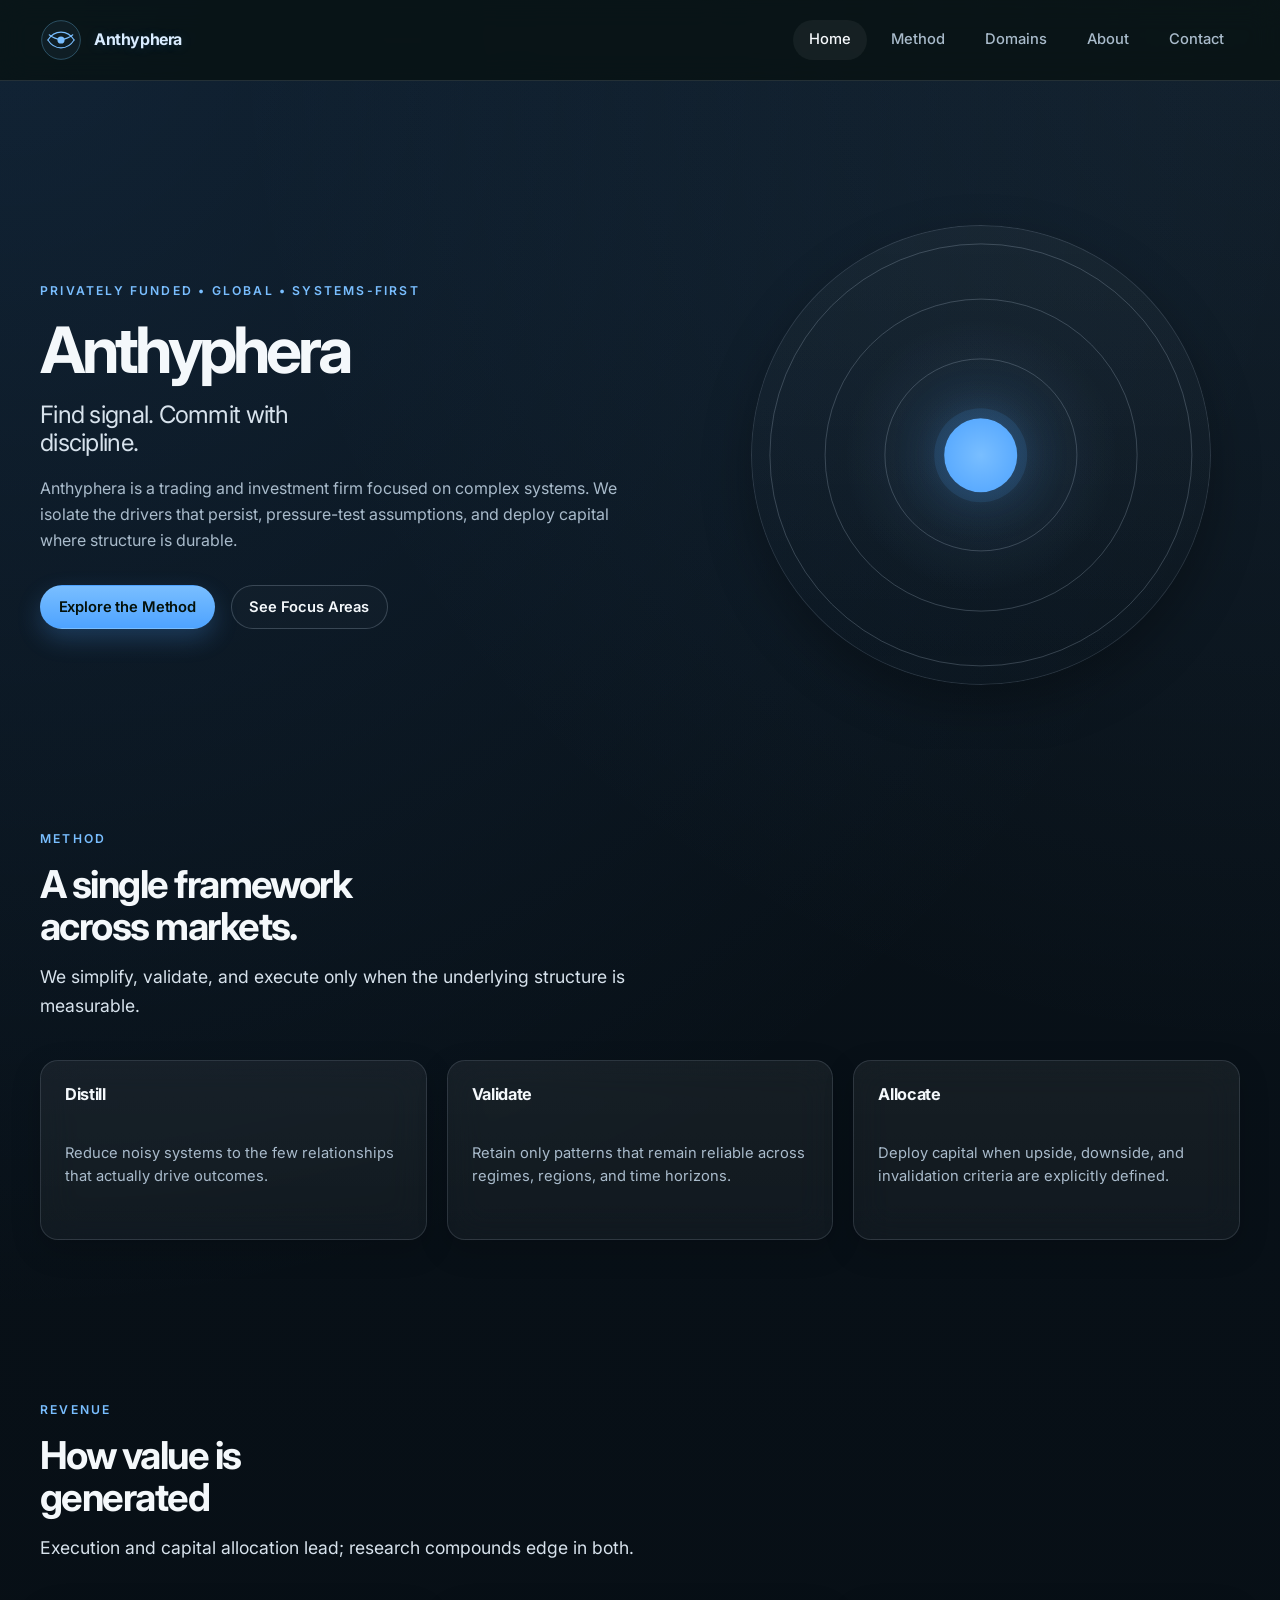
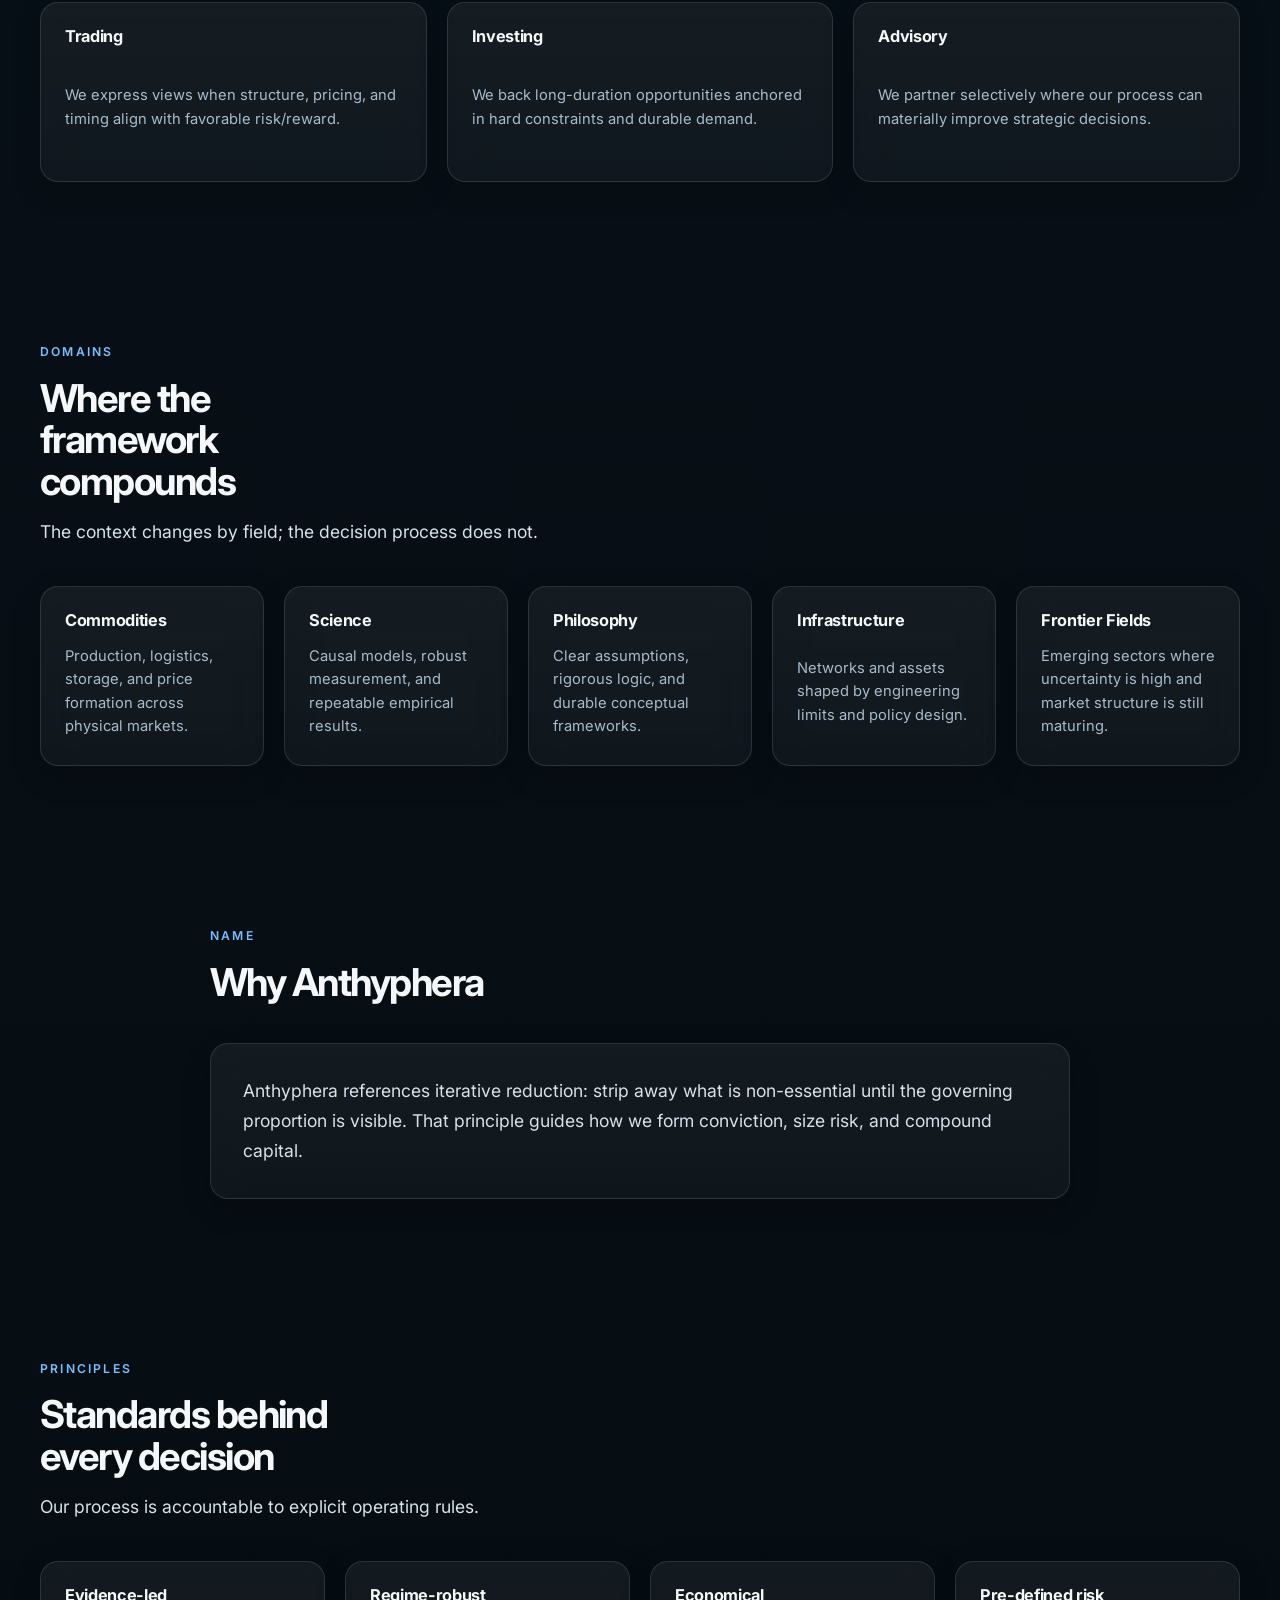
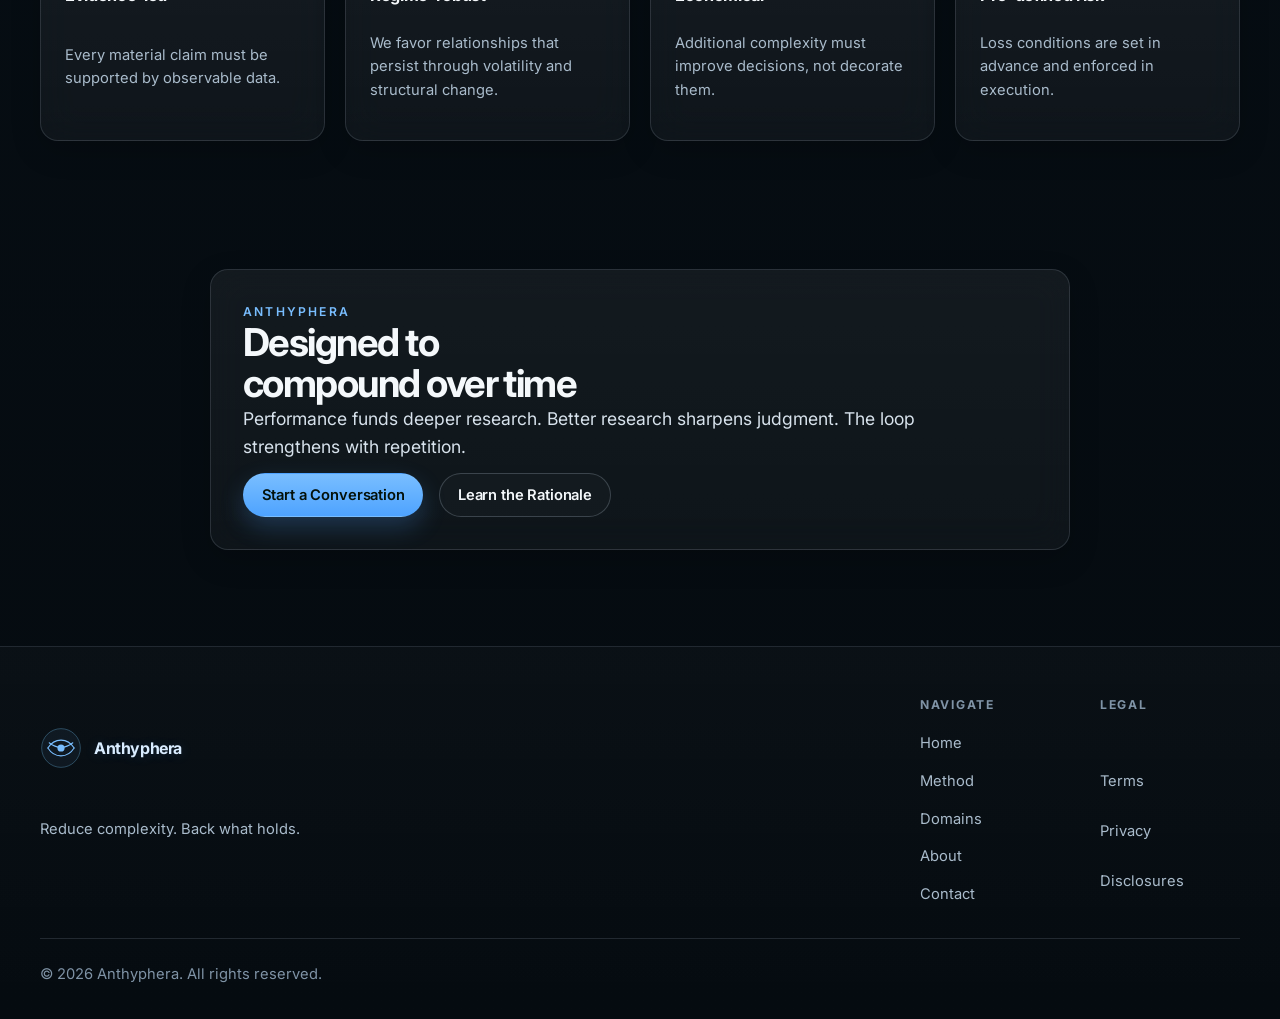
==== index.html @ ea240a31 "Align redirect and fallback copy with Anthyphera rebrand" ====
<!DOCTYPE html>
<html lang="en">
<head>
  <meta charset="utf-8" />
  <meta http-equiv="refresh" content="0; url=./home.html" />
  <meta name="viewport" content="width=device-width, initial-scale=1" />
  <title>Anthyphera | Redirecting</title>
  <link rel="canonical" href="./home.html" />
  <script>
    window.location.replace("./home.html");
  </script>
</head>
<body>
  <p>
    Redirecting to the <a href="./home.html">Anthyphera home page</a>.
  </p>
</body>
</html>
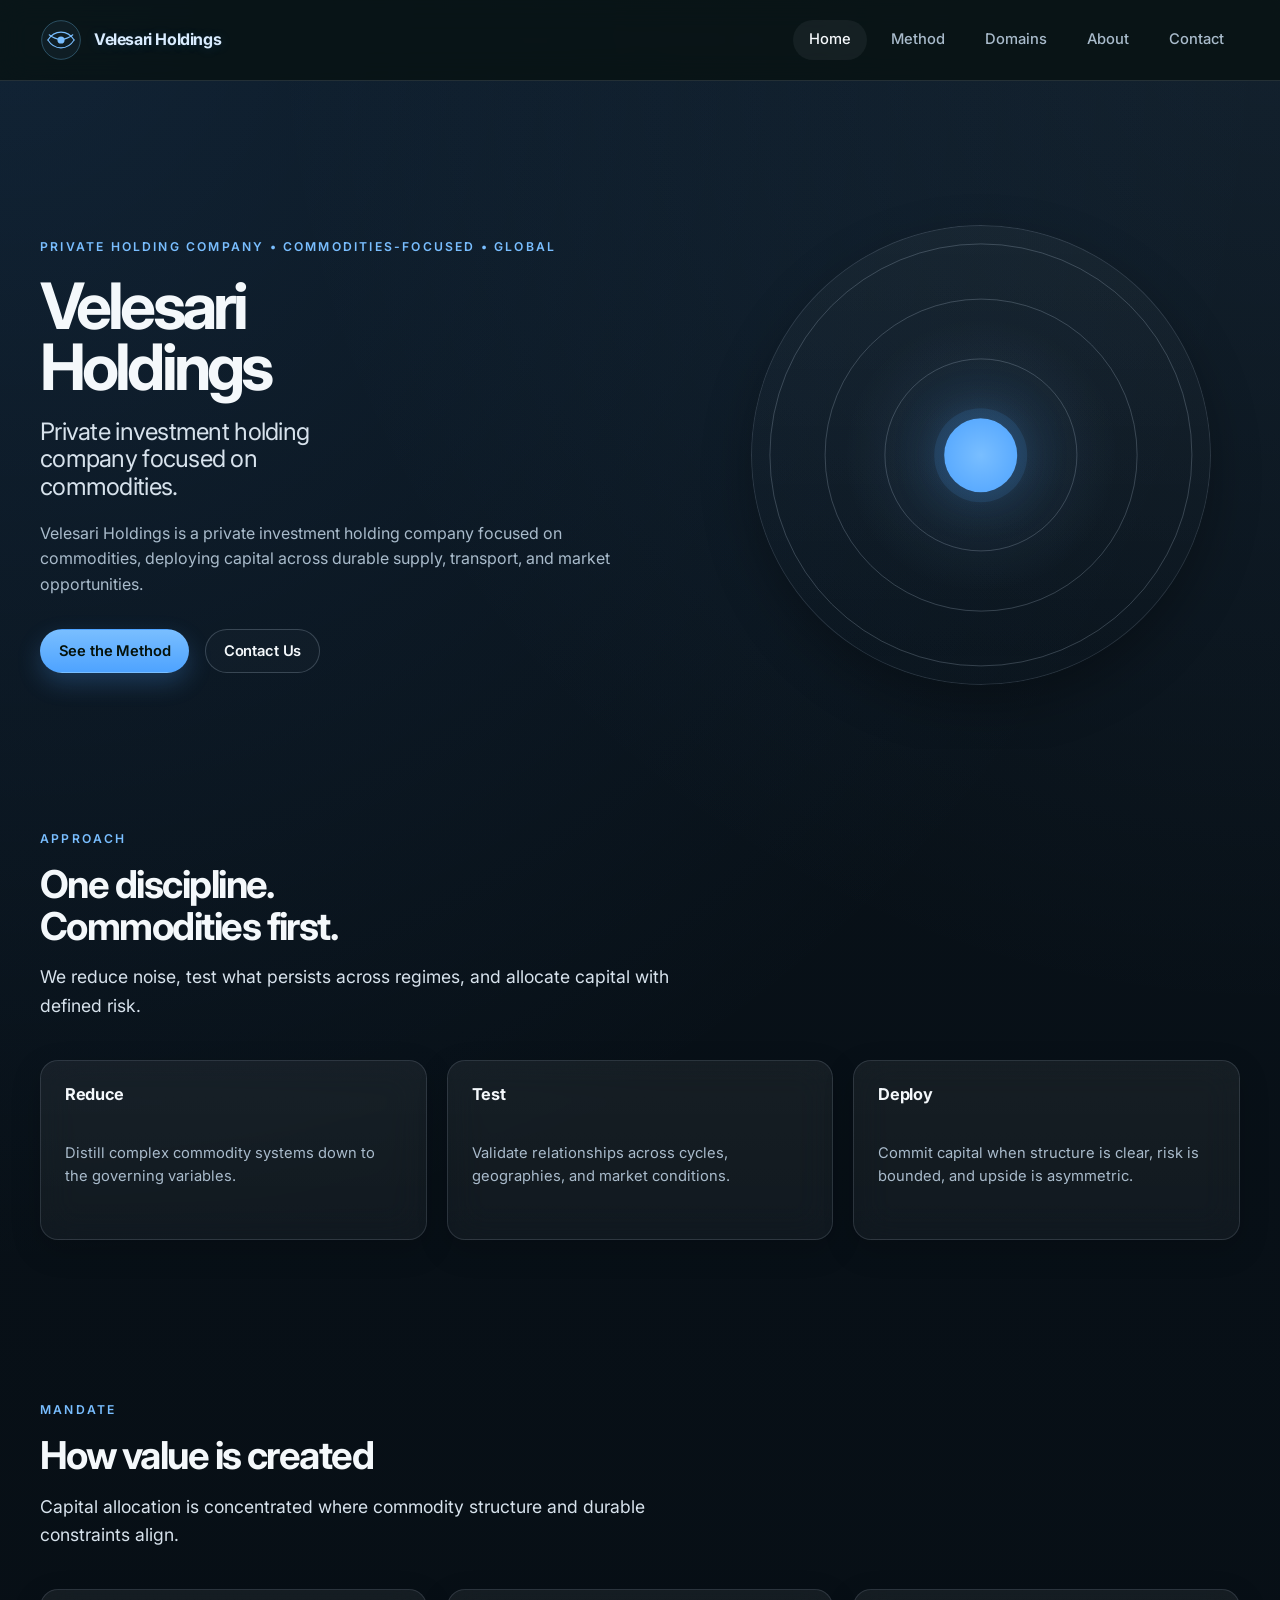
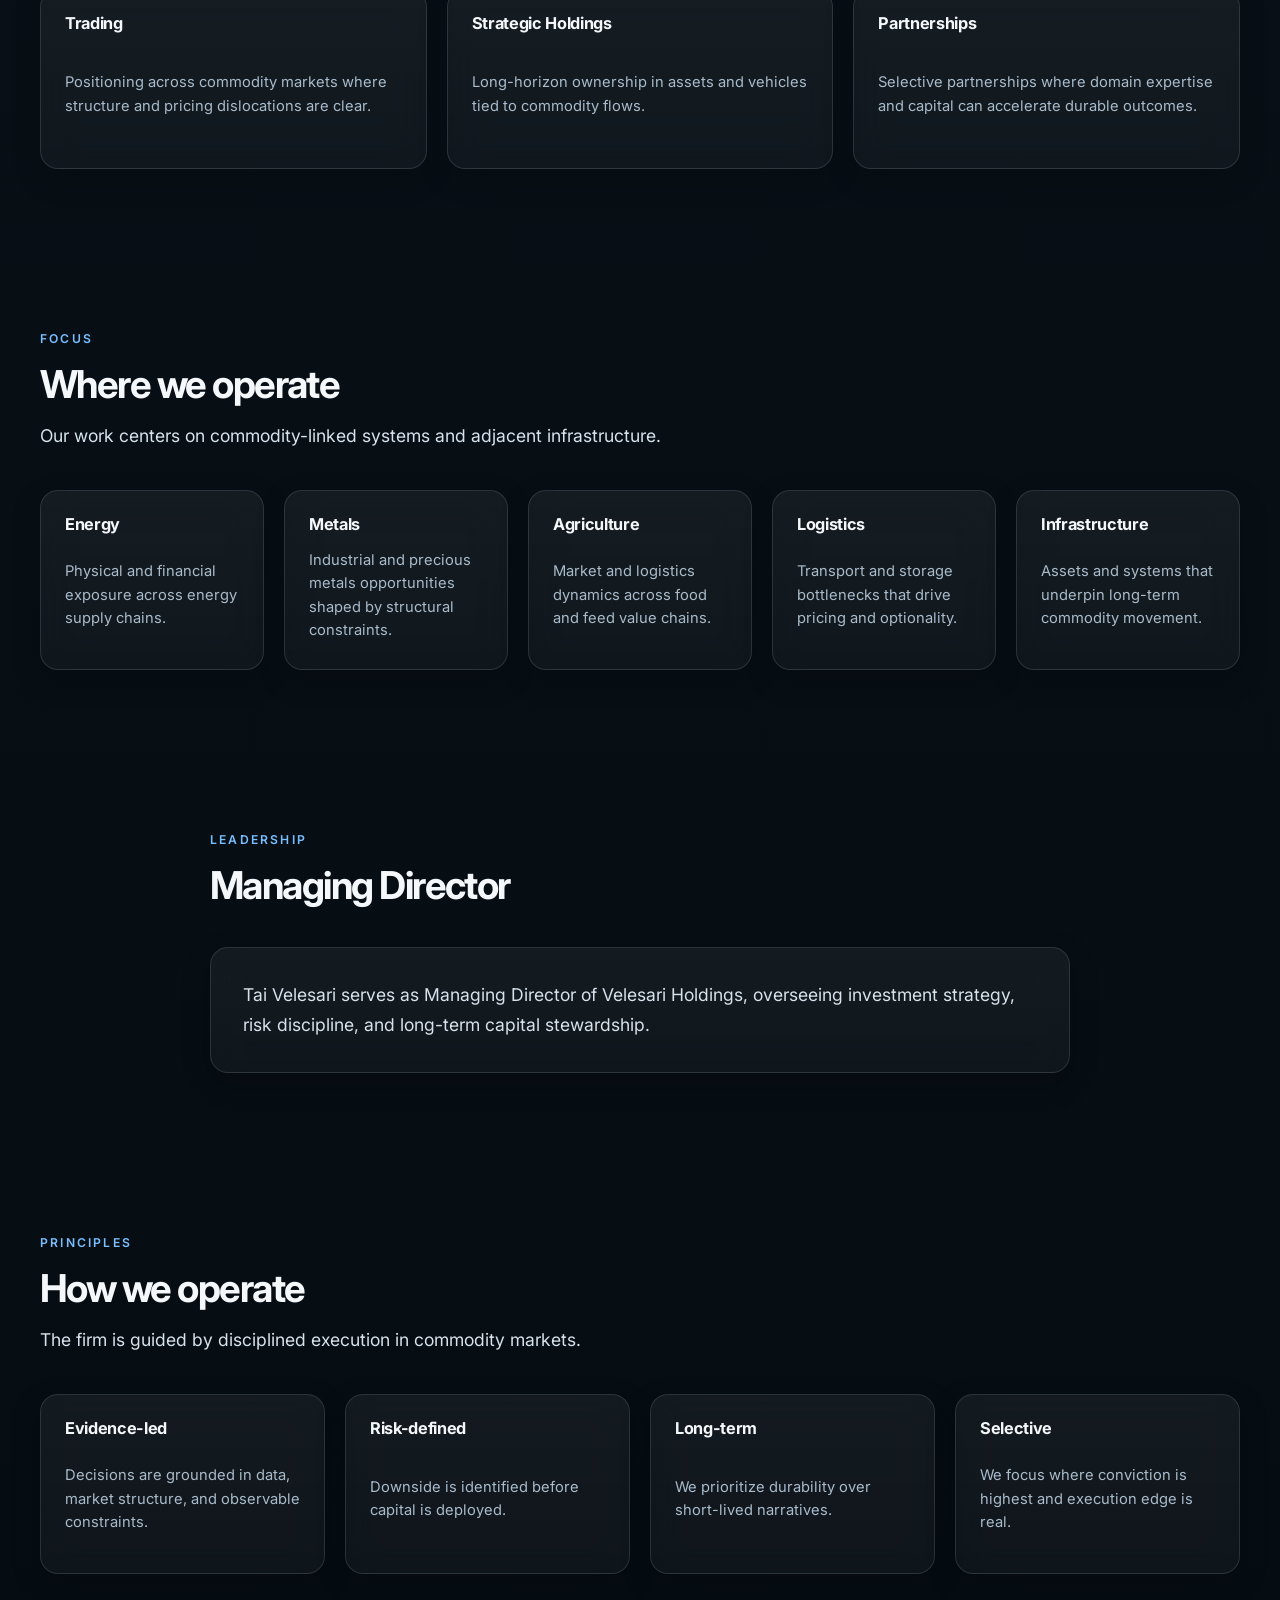
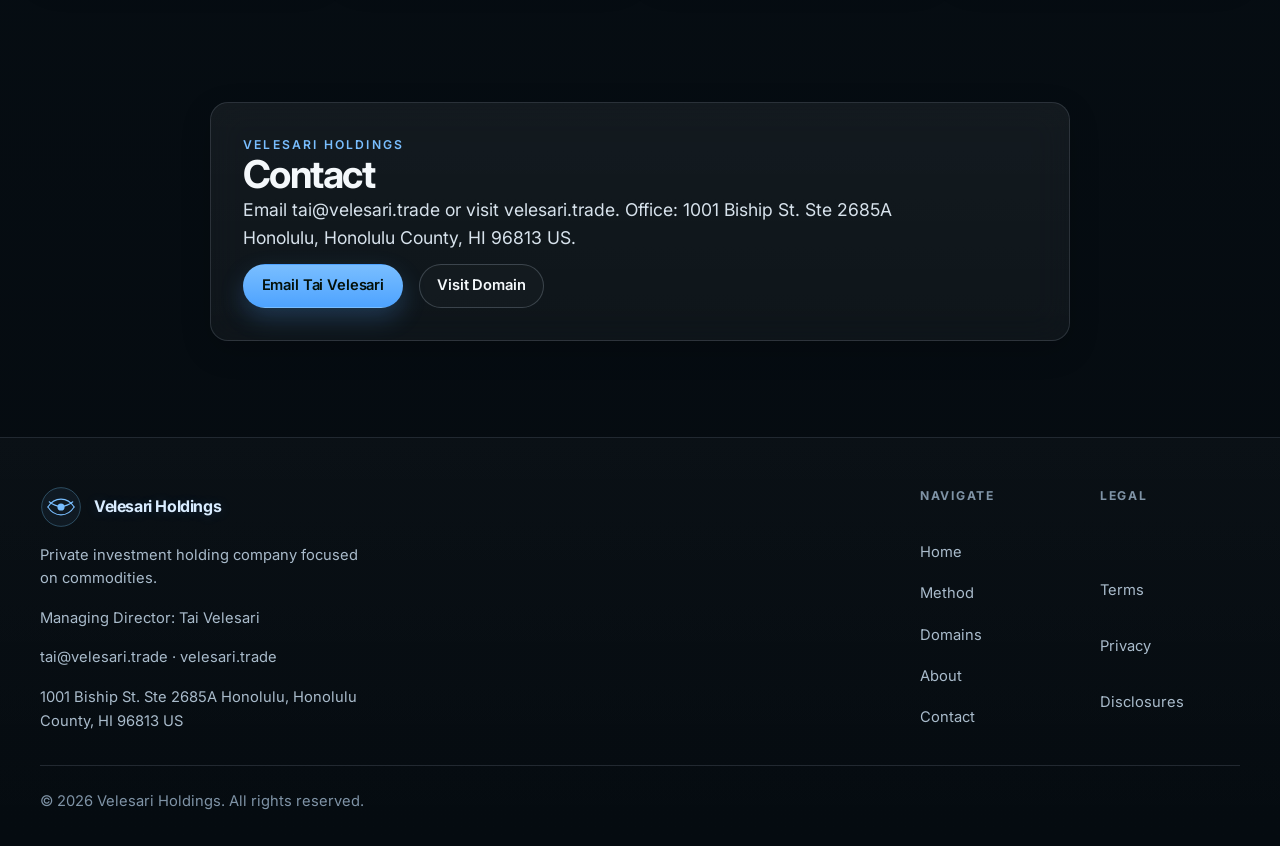
==== commit 91e100dd: "Rebrand site content for Velesari Holdings" ====
--- a/index.html
+++ b/index.html
@@ -4,7 +4,7 @@
   <meta charset="utf-8" />
   <meta http-equiv="refresh" content="0; url=./home.html" />
   <meta name="viewport" content="width=device-width, initial-scale=1" />
-  <title>Anthyphera | Redirecting</title>
+  <title>Velesari Holdings | Redirecting</title>
   <link rel="canonical" href="./home.html" />
   <script>
     window.location.replace("./home.html");
@@ -12,7 +12,7 @@
 </head>
 <body>
   <p>
-    Redirecting to the <a href="./home.html">Anthyphera home page</a>.
+    Redirecting to the <a href="./home.html">Velesari Holdings home page</a>.
   </p>
 </body>
 </html>
